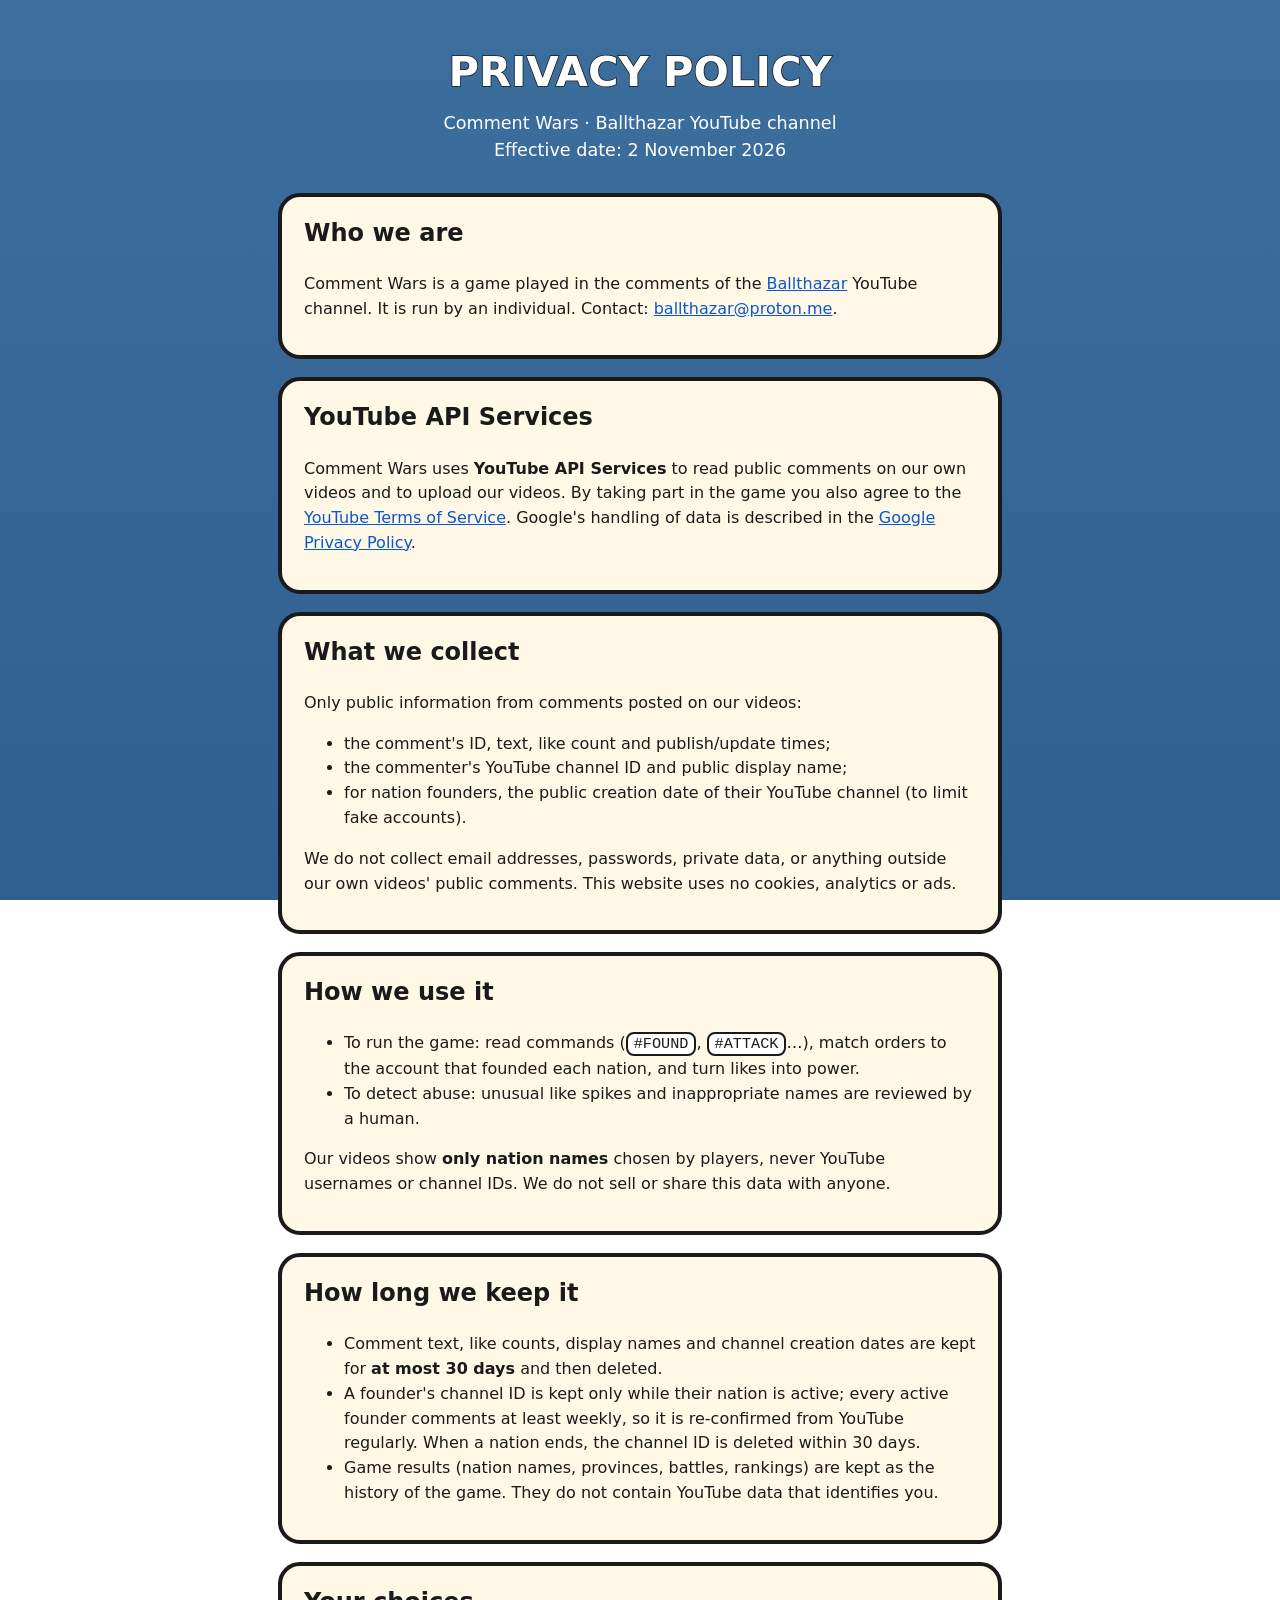
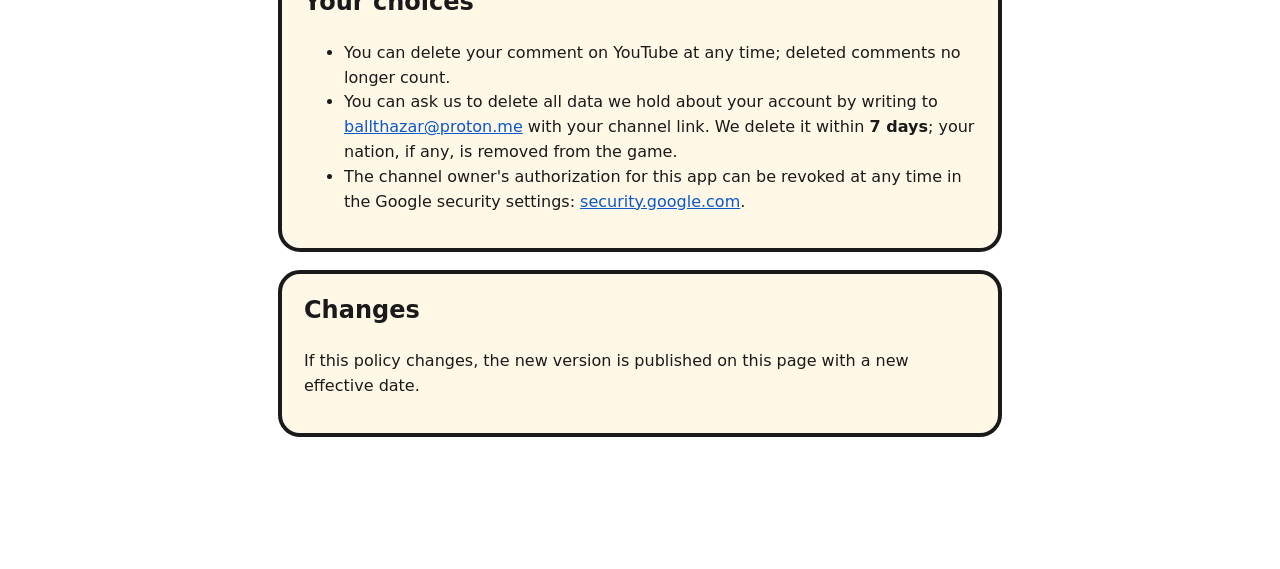
==== privacy.html @ 457280ad "Add how-to-play and privacy policy pages" ====
<!doctype html>
<html lang="en">
<head>
  <meta charset="utf-8">
  <meta name="viewport" content="width=device-width, initial-scale=1">
  <title>Ballthazar · Comment Wars — Privacy Policy</title>
  <link rel="stylesheet" href="style.css">
</head>
<body>
<main>
  <header>
    <h1>PRIVACY POLICY</h1>
    <p>Comment Wars · Ballthazar YouTube channel<br>Effective date: 2 November 2026</p>
  </header>

  <section class="body-text">
    <h2>Who we are</h2>
    <p>Comment Wars is a game played in the comments of the <a href="https://www.youtube.com/@ballthazarwars">Ballthazar</a> YouTube channel. It is run by an individual. Contact: <a href="mailto:ballthazar@proton.me">ballthazar@proton.me</a>.</p>
  </section>

  <section class="body-text">
    <h2>YouTube API Services</h2>
    <p>Comment Wars uses <strong>YouTube API Services</strong> to read public comments on our own videos and to upload our videos. By taking part in the game you also agree to the <a href="https://www.youtube.com/t/terms">YouTube Terms of Service</a>. Google's handling of data is described in the <a href="http://www.google.com/policies/privacy">Google Privacy Policy</a>.</p>
  </section>

  <section class="body-text">
    <h2>What we collect</h2>
    <p>Only public information from comments posted on our videos:</p>
    <ul>
      <li>the comment's ID, text, like count and publish/update times;</li>
      <li>the commenter's YouTube channel ID and public display name;</li>
      <li>for nation founders, the public creation date of their YouTube channel (to limit fake accounts).</li>
    </ul>
    <p>We do not collect email addresses, passwords, private data, or anything outside our own videos' public comments. This website uses no cookies, analytics or ads.</p>
  </section>

  <section class="body-text">
    <h2>How we use it</h2>
    <ul>
      <li>To run the game: read commands (<code>#FOUND</code>, <code>#ATTACK</code>…), match orders to the account that founded each nation, and turn likes into power.</li>
      <li>To detect abuse: unusual like spikes and inappropriate names are reviewed by a human.</li>
    </ul>
    <p>Our videos show <strong>only nation names</strong> chosen by players, never YouTube usernames or channel IDs. We do not sell or share this data with anyone.</p>
  </section>

  <section class="body-text">
    <h2>How long we keep it</h2>
    <ul>
      <li>Comment text, like counts, display names and channel creation dates are kept for <strong>at most 30 days</strong> and then deleted.</li>
      <li>A founder's channel ID is kept only while their nation is active; every active founder comments at least weekly, so it is re-confirmed from YouTube regularly. When a nation ends, the channel ID is deleted within 30 days.</li>
      <li>Game results (nation names, provinces, battles, rankings) are kept as the history of the game. They do not contain YouTube data that identifies you.</li>
    </ul>
  </section>

  <section class="body-text">
    <h2>Your choices</h2>
    <ul>
      <li>You can delete your comment on YouTube at any time; deleted comments no longer count.</li>
      <li>You can ask us to delete all data we hold about your account by writing to <a href="mailto:ballthazar@proton.me">ballthazar@proton.me</a> with your channel link. We delete it within <strong>7 days</strong>; your nation, if any, is removed from the game.</li>
      <li>The channel owner's authorization for this app can be revoked at any time in the Google security settings: <a href="https://security.google.com/settings/security/permissions">security.google.com</a>.</li>
    </ul>
  </section>

  <section class="body-text">
    <h2>Changes</h2>
    <p>If this policy changes, the new version is published on this page with a new effective date.</p>
  </section>

  <footer>
    <p><a href="index.html">How to play</a> · <a href="https://www.youtube.com/@ballthazarwars">YouTube: @ballthazarwars</a></p>
  </footer>
</main>
</body>
</html>
---- style.css ----
:root {
  --sea: #3d6f9e;
  --sea-dark: #2f5f8f;
  --panel: #fff8e7;
  --ink: #1a1a1a;
  --accent: #ff3b30;
  --parchment: #e8d3a2;
}
* { box-sizing: border-box; }
body {
  margin: 0;
  font-family: "Lilita One", "Arial Rounded MT Bold", system-ui, sans-serif;
  background: linear-gradient(var(--sea), var(--sea-dark)) fixed;
  color: var(--ink);
  line-height: 1.55;
}
main { max-width: 760px; margin: 0 auto; padding: 32px 18px 64px; }
header { text-align: center; color: #fff; }
header h1 { font-size: 2.6rem; margin: 0.2em 0 0; -webkit-text-stroke: 1.5px var(--ink); paint-order: stroke fill; }
header p { margin: 0.3em 0 1.6em; font-size: 1.1rem; }
section { background: var(--panel); border: 4px solid var(--ink); border-radius: 22px; padding: 18px 22px; margin: 18px 0; }
section h2 { margin-top: 0; }
code { background: #fff; border: 2px solid var(--ink); border-radius: 8px; padding: 1px 6px; font-family: ui-monospace, Menlo, monospace; font-size: 0.95em; }
.cmd { display: block; margin: 8px 0; padding: 10px 12px; font-size: 1.05rem; }
.body-text { font-family: system-ui, -apple-system, "Segoe UI", sans-serif; }
a { color: #0a58ca; }
footer { text-align: center; color: #fff; margin-top: 28px; font-family: system-ui, sans-serif; }
footer a { color: #fff; }
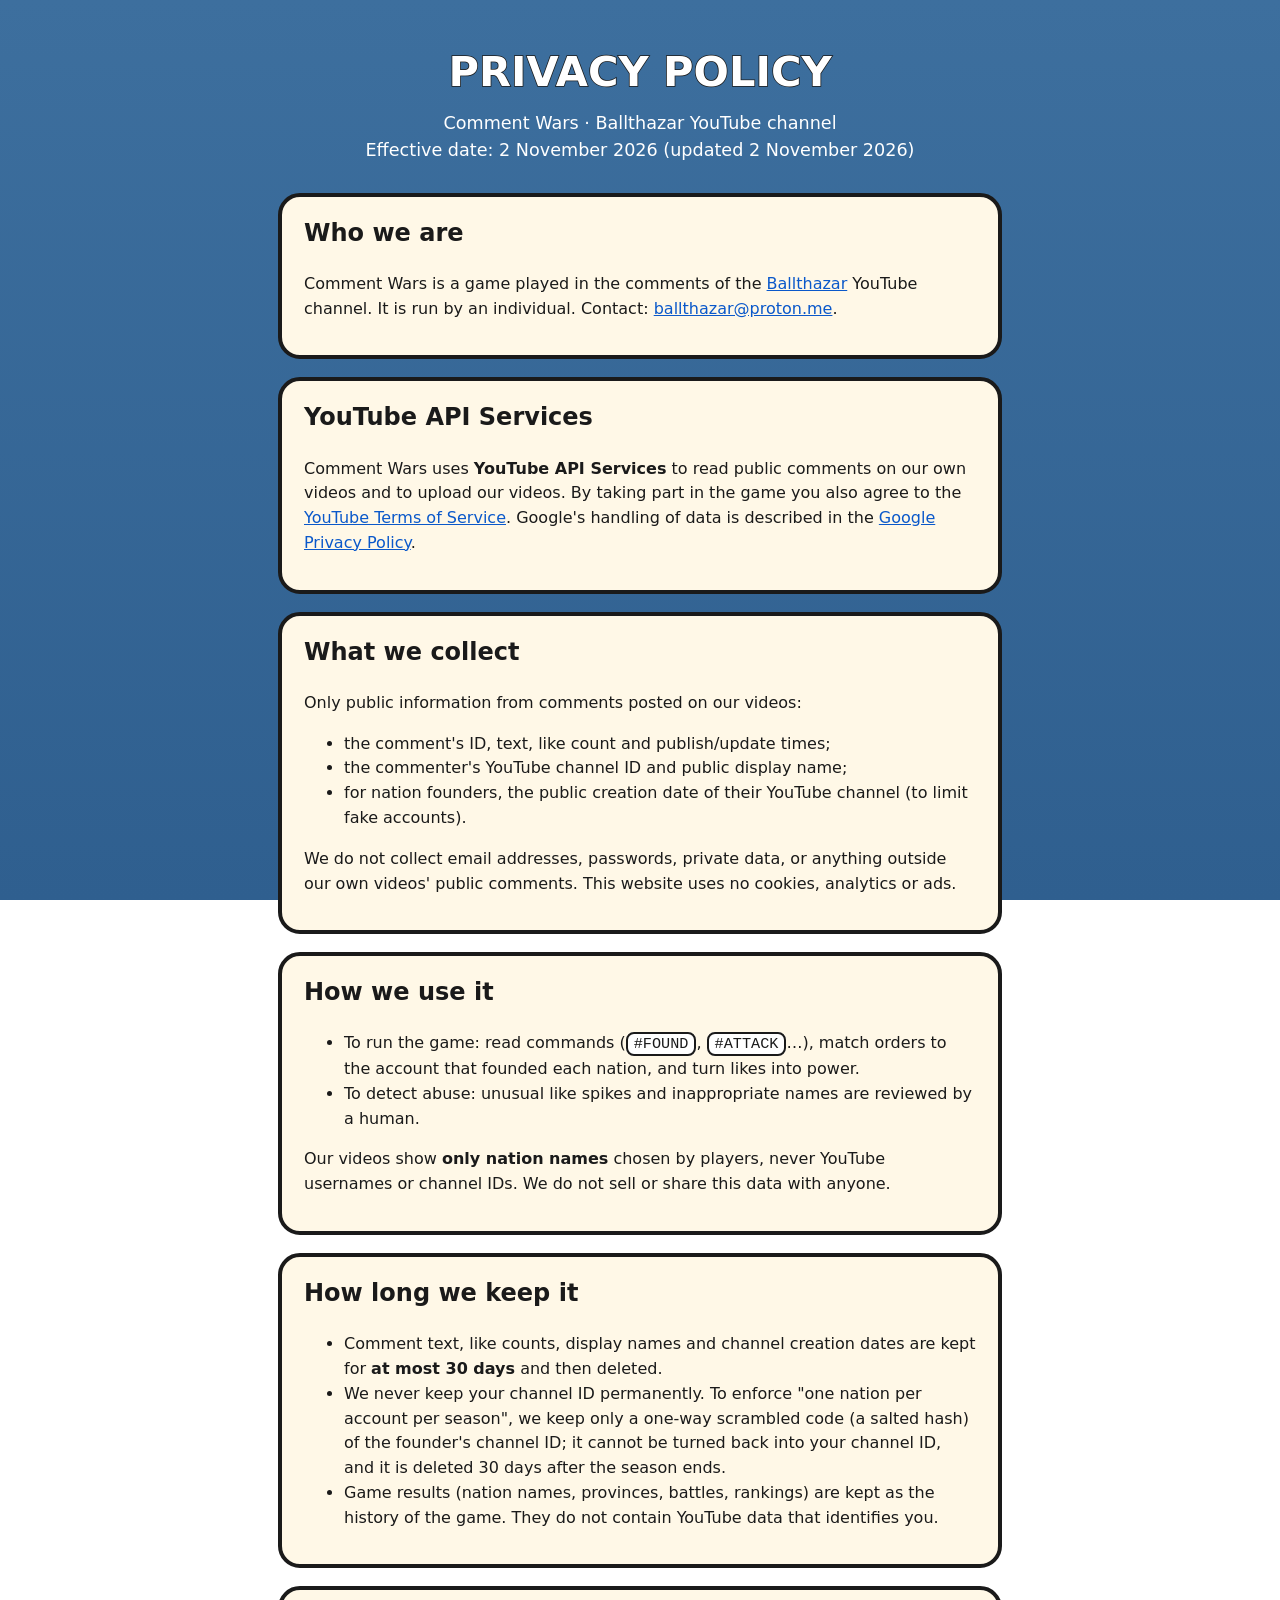
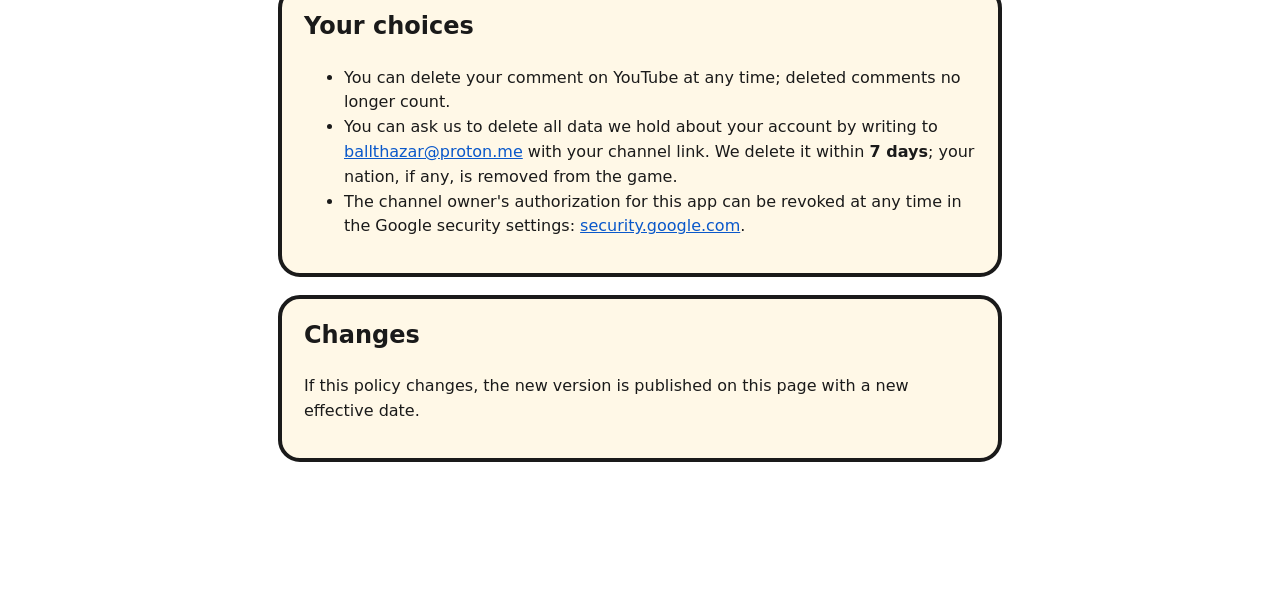
==== commit ed9adb0b: "Privacy policy: only a salted hash of founder channel IDs is kept" ====
--- a/privacy.html
+++ b/privacy.html
@@ -10,7 +10,7 @@
 <main>
   <header>
     <h1>PRIVACY POLICY</h1>
-    <p>Comment Wars · Ballthazar YouTube channel<br>Effective date: 2 November 2026</p>
+    <p>Comment Wars · Ballthazar YouTube channel<br>Effective date: 2 November 2026 (updated 2 November 2026)</p>
   </header>
 
   <section class="body-text">
@@ -47,7 +47,7 @@
     <h2>How long we keep it</h2>
     <ul>
       <li>Comment text, like counts, display names and channel creation dates are kept for <strong>at most 30 days</strong> and then deleted.</li>
-      <li>A founder's channel ID is kept only while their nation is active; every active founder comments at least weekly, so it is re-confirmed from YouTube regularly. When a nation ends, the channel ID is deleted within 30 days.</li>
+      <li>We never keep your channel ID permanently. To enforce "one nation per account per season", we keep only a one-way scrambled code (a salted hash) of the founder's channel ID; it cannot be turned back into your channel ID, and it is deleted 30 days after the season ends.</li>
       <li>Game results (nation names, provinces, battles, rankings) are kept as the history of the game. They do not contain YouTube data that identifies you.</li>
     </ul>
   </section>
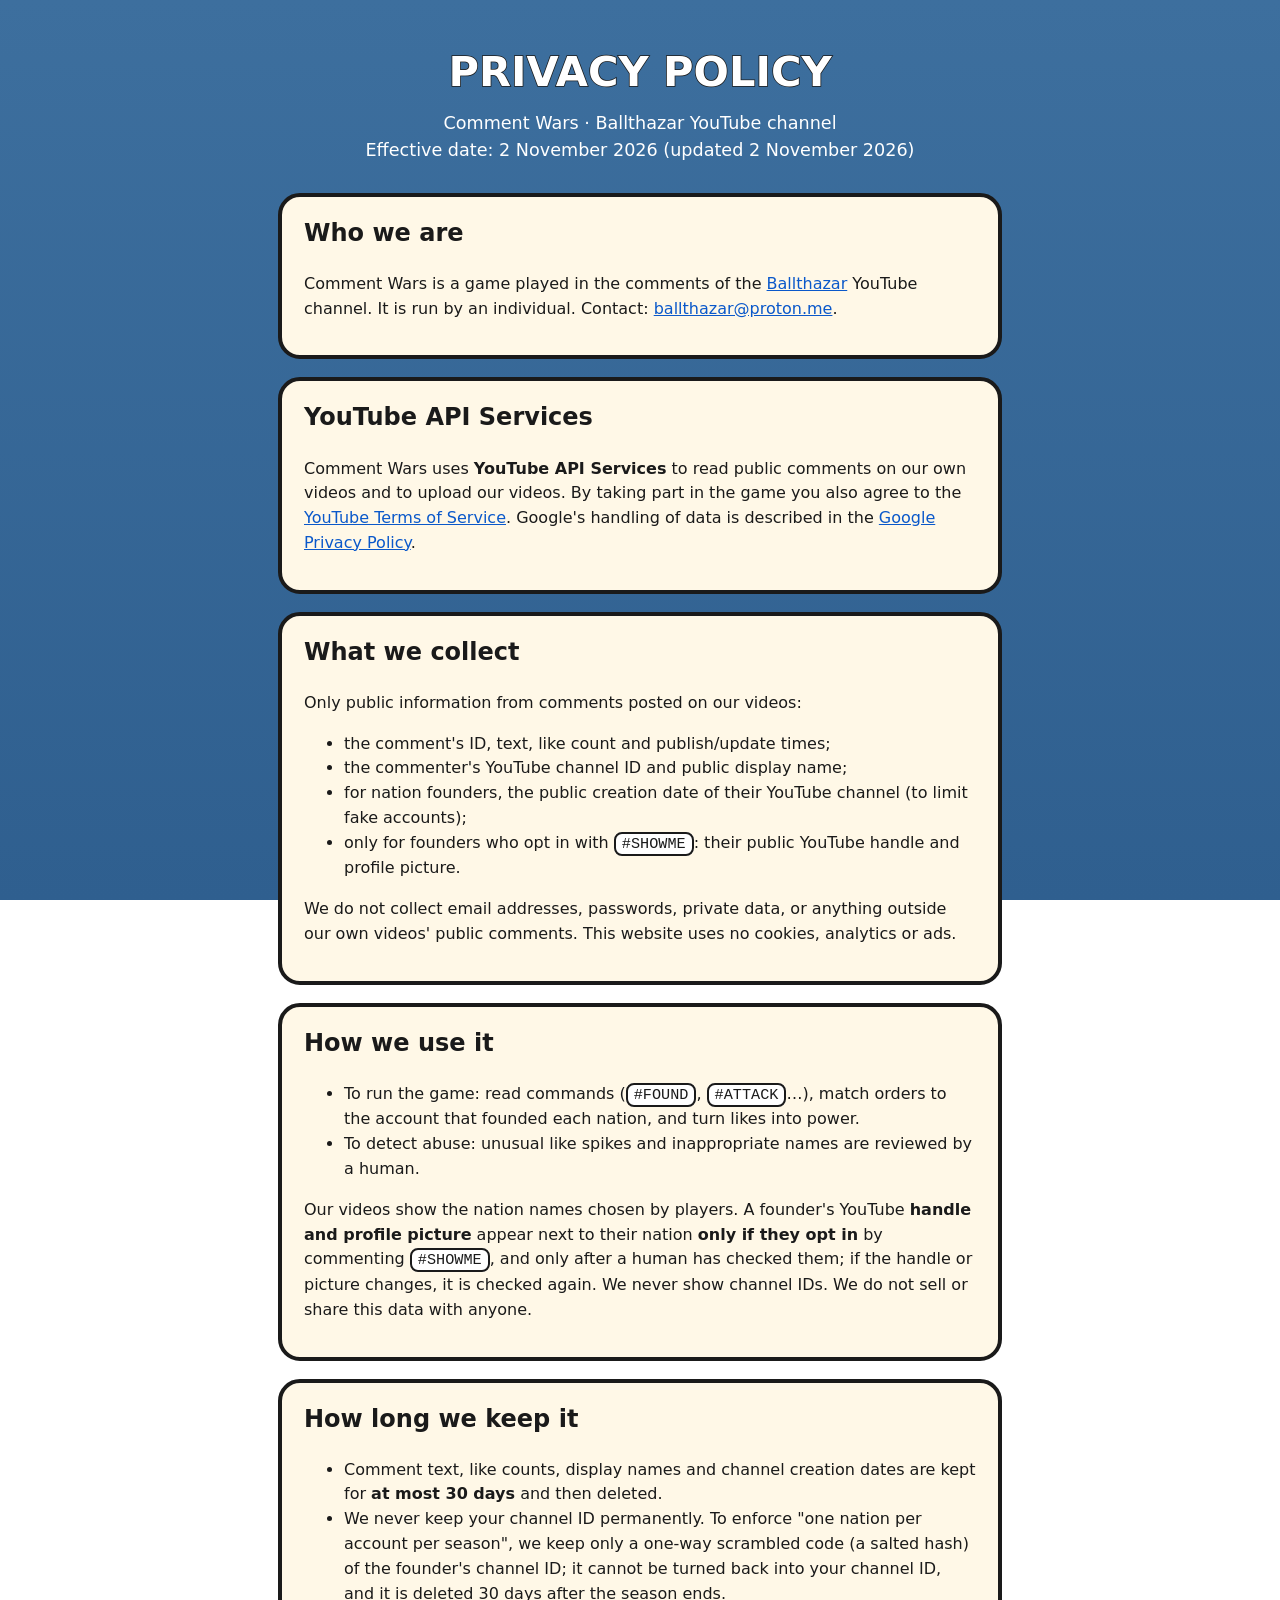
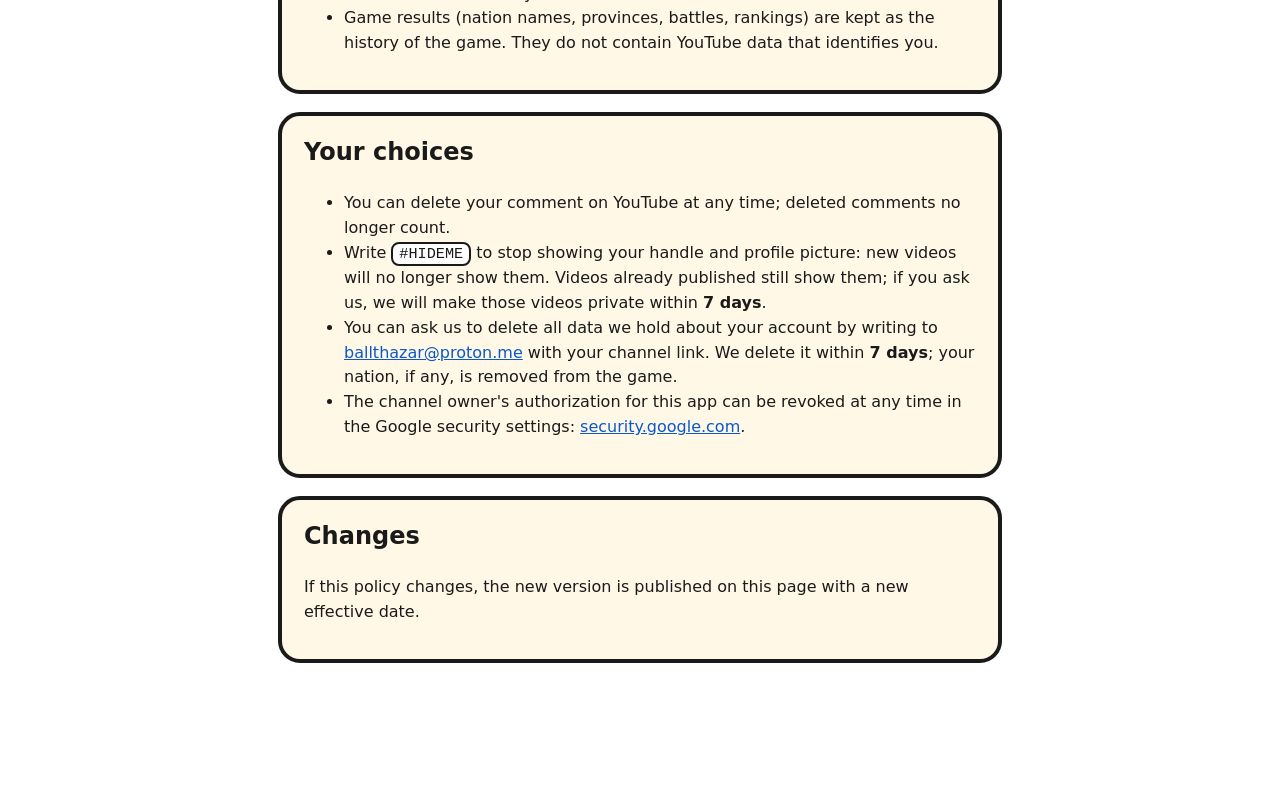
==== commit df755917: "Opt-in handle and profile picture display (#SHOWME / #HIDEME)" ====
--- a/privacy.html
+++ b/privacy.html
@@ -29,7 +29,8 @@
     <ul>
       <li>the comment's ID, text, like count and publish/update times;</li>
       <li>the commenter's YouTube channel ID and public display name;</li>
-      <li>for nation founders, the public creation date of their YouTube channel (to limit fake accounts).</li>
+      <li>for nation founders, the public creation date of their YouTube channel (to limit fake accounts);</li>
+      <li>only for founders who opt in with <code>#SHOWME</code>: their public YouTube handle and profile picture.</li>
     </ul>
     <p>We do not collect email addresses, passwords, private data, or anything outside our own videos' public comments. This website uses no cookies, analytics or ads.</p>
   </section>
@@ -40,7 +41,7 @@
       <li>To run the game: read commands (<code>#FOUND</code>, <code>#ATTACK</code>…), match orders to the account that founded each nation, and turn likes into power.</li>
       <li>To detect abuse: unusual like spikes and inappropriate names are reviewed by a human.</li>
     </ul>
-    <p>Our videos show <strong>only nation names</strong> chosen by players, never YouTube usernames or channel IDs. We do not sell or share this data with anyone.</p>
+    <p>Our videos show the nation names chosen by players. A founder's YouTube <strong>handle and profile picture</strong> appear next to their nation <strong>only if they opt in</strong> by commenting <code>#SHOWME</code>, and only after a human has checked them; if the handle or picture changes, it is checked again. We never show channel IDs. We do not sell or share this data with anyone.</p>
   </section>
 
   <section class="body-text">
@@ -56,6 +57,7 @@
     <h2>Your choices</h2>
     <ul>
       <li>You can delete your comment on YouTube at any time; deleted comments no longer count.</li>
+      <li>Write <code>#HIDEME</code> to stop showing your handle and profile picture: new videos will no longer show them. Videos already published still show them; if you ask us, we will make those videos private within <strong>7 days</strong>.</li>
       <li>You can ask us to delete all data we hold about your account by writing to <a href="mailto:ballthazar@proton.me">ballthazar@proton.me</a> with your channel link. We delete it within <strong>7 days</strong>; your nation, if any, is removed from the game.</li>
       <li>The channel owner's authorization for this app can be revoked at any time in the Google security settings: <a href="https://security.google.com/settings/security/permissions">security.google.com</a>.</li>
     </ul>
